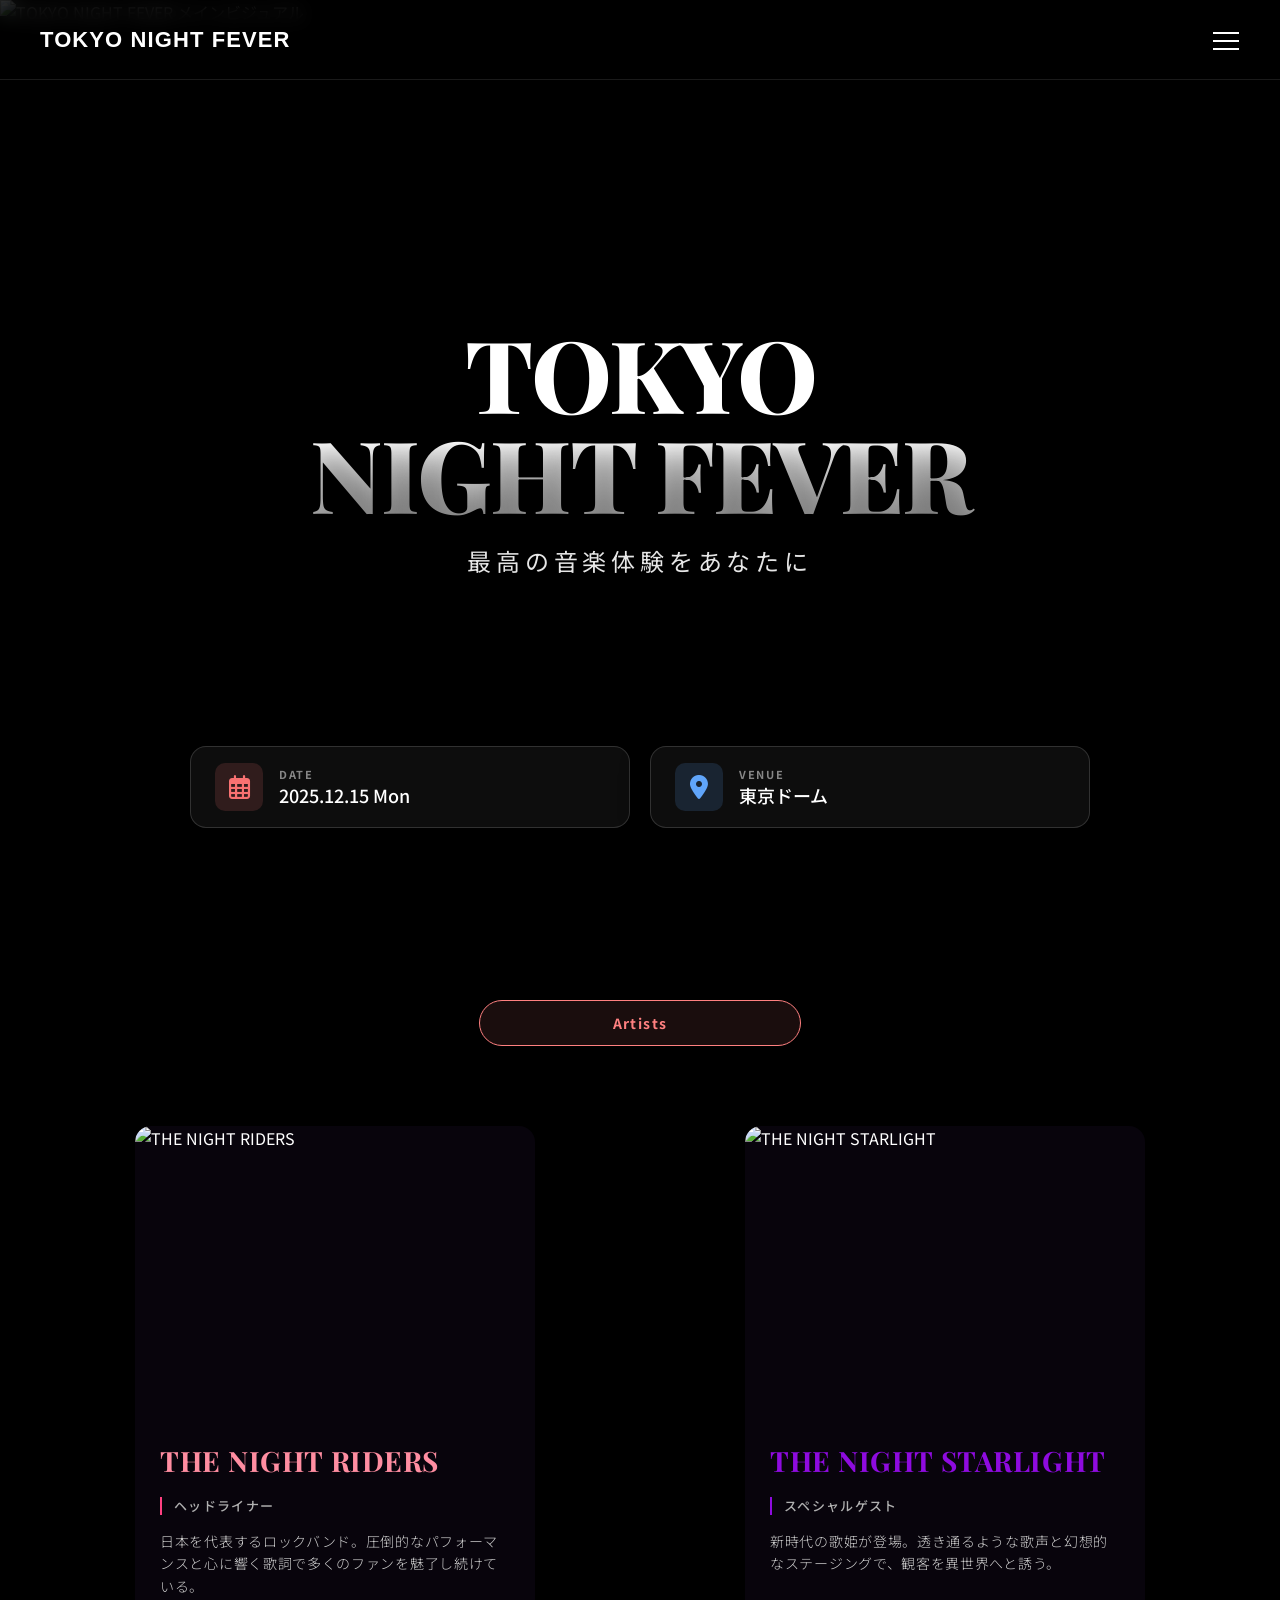
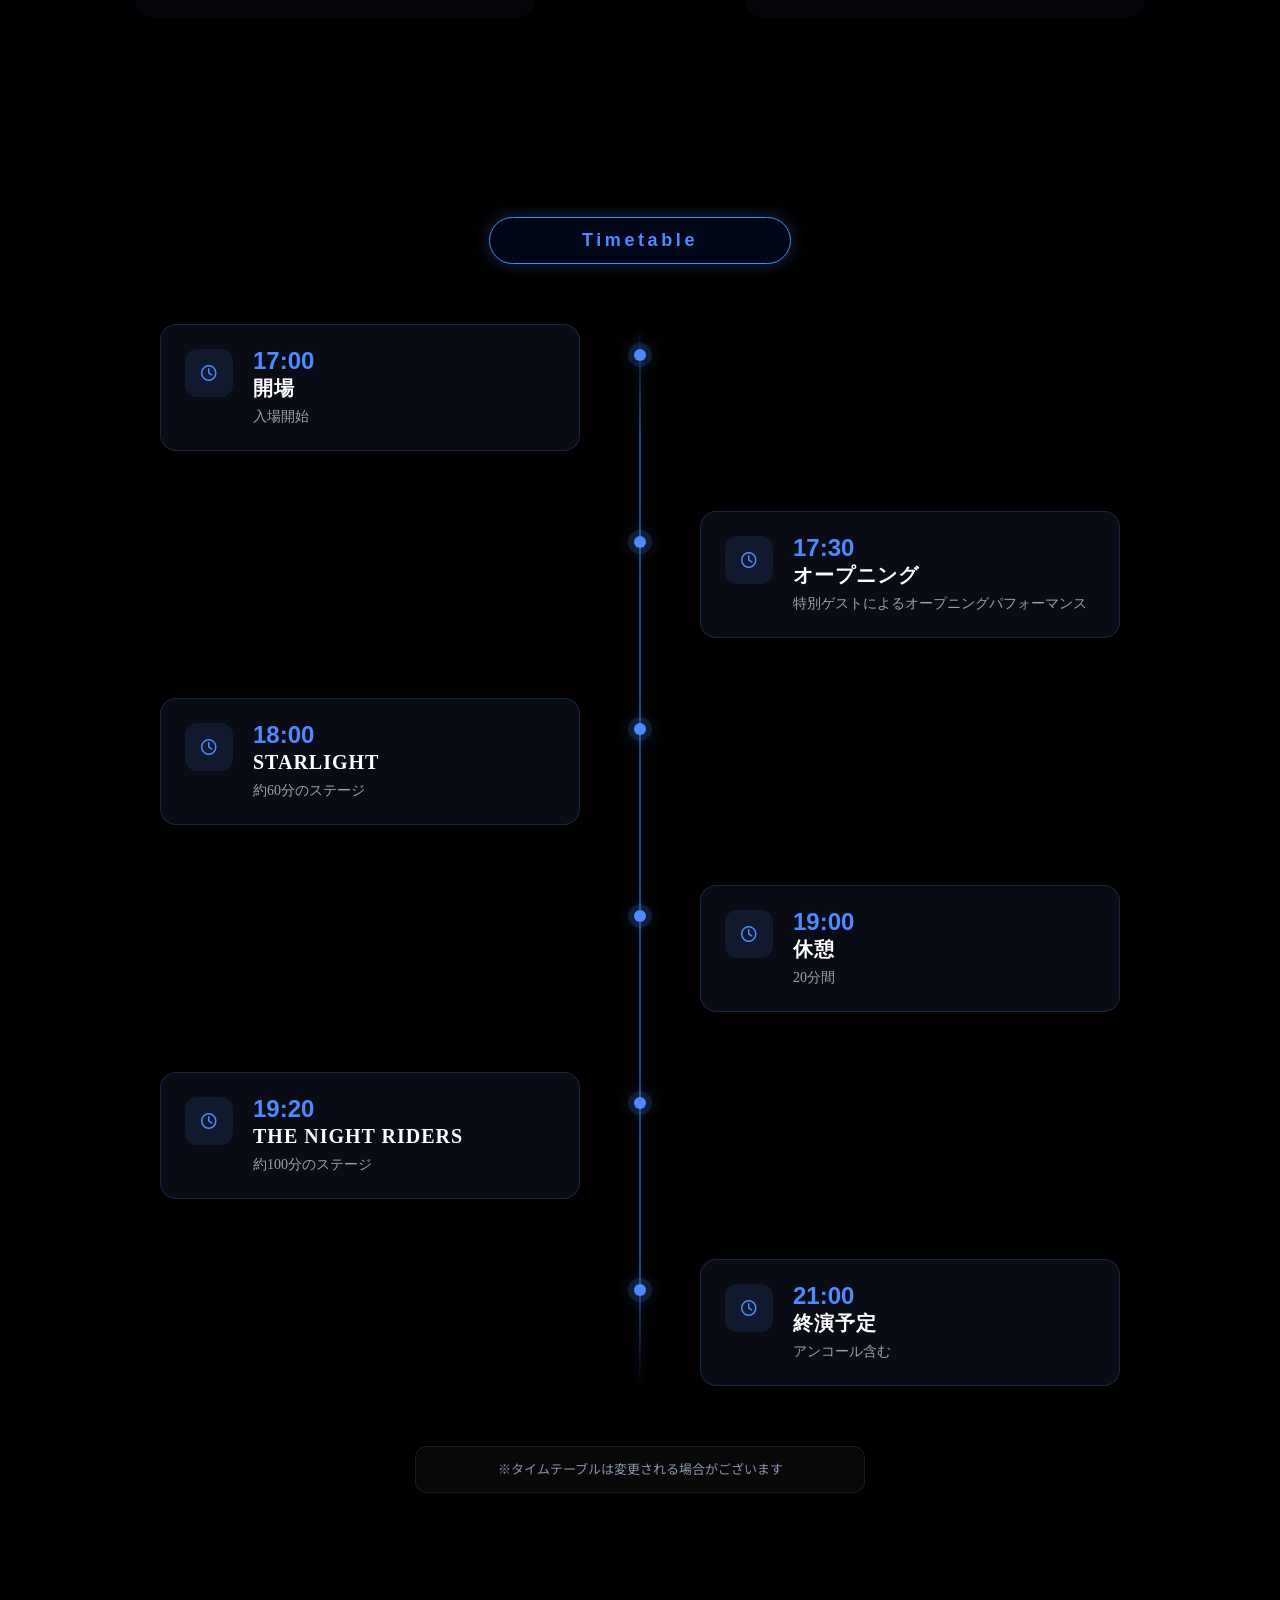
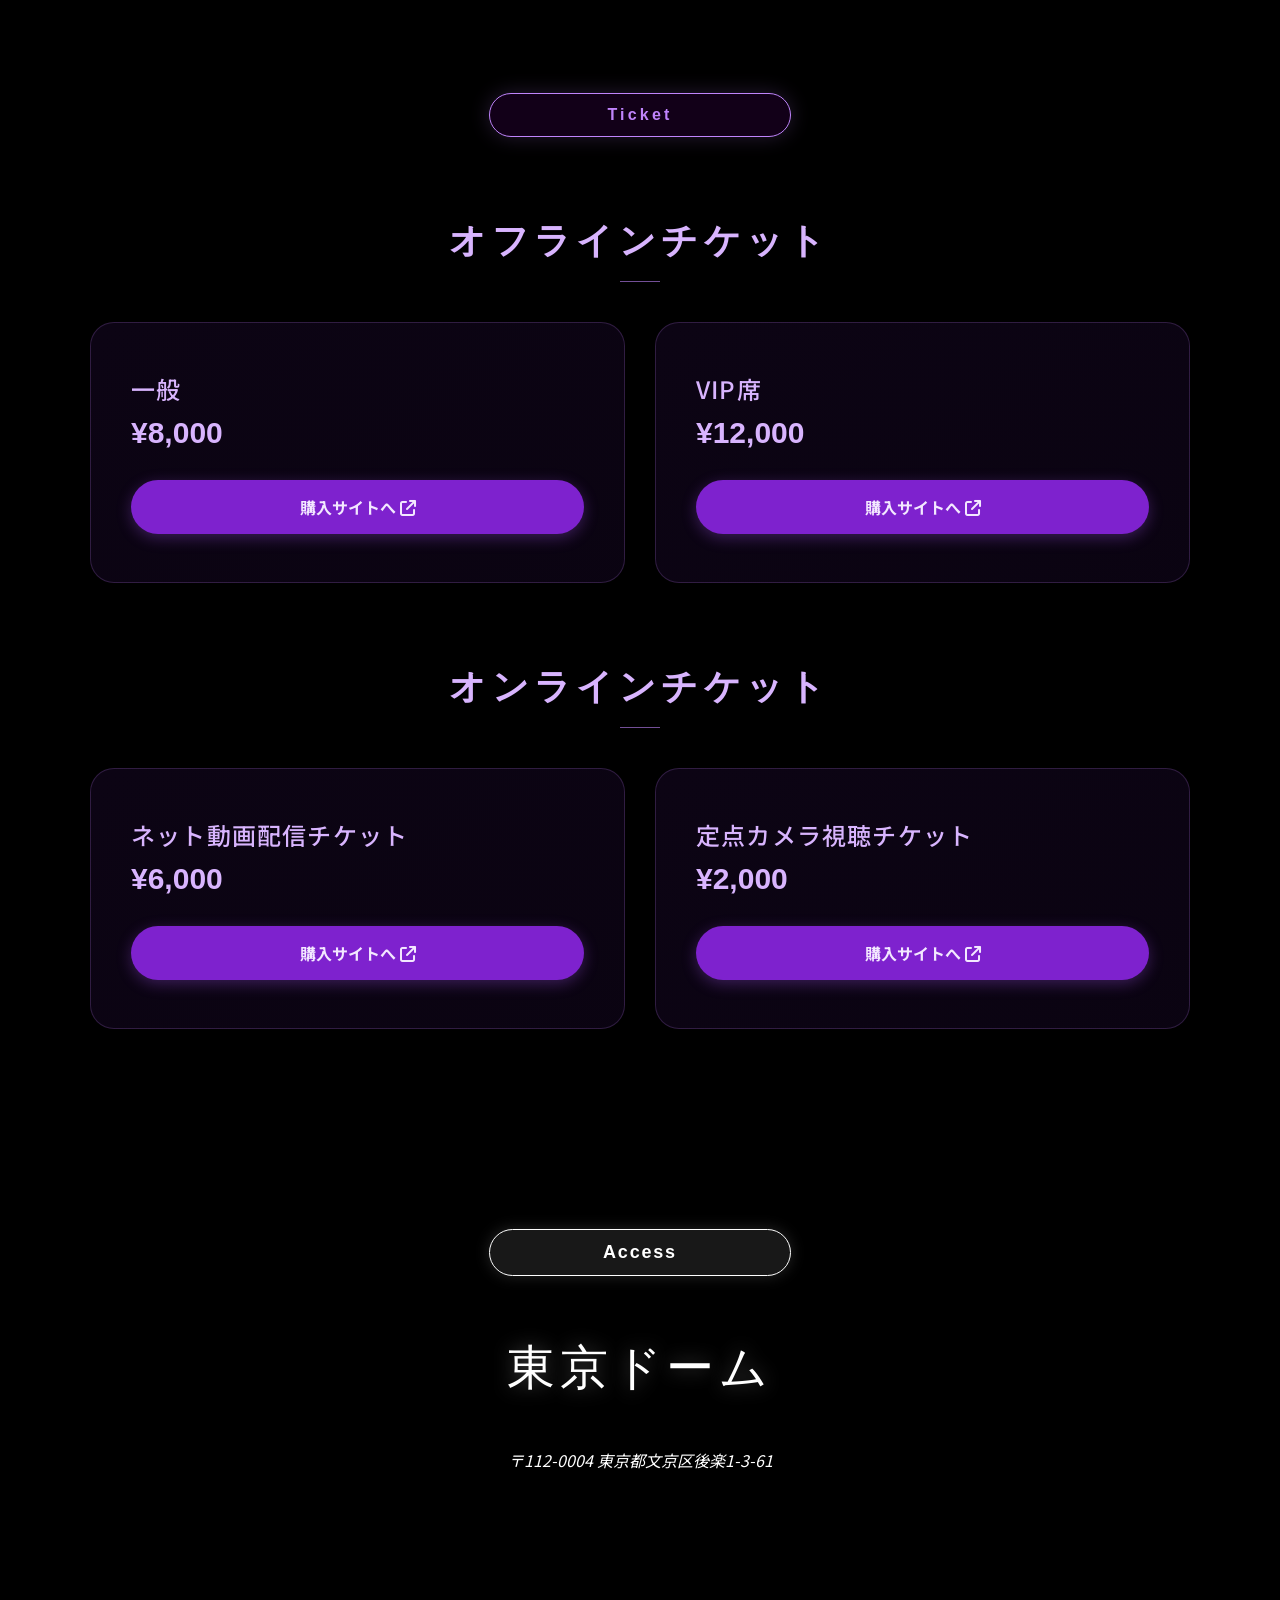
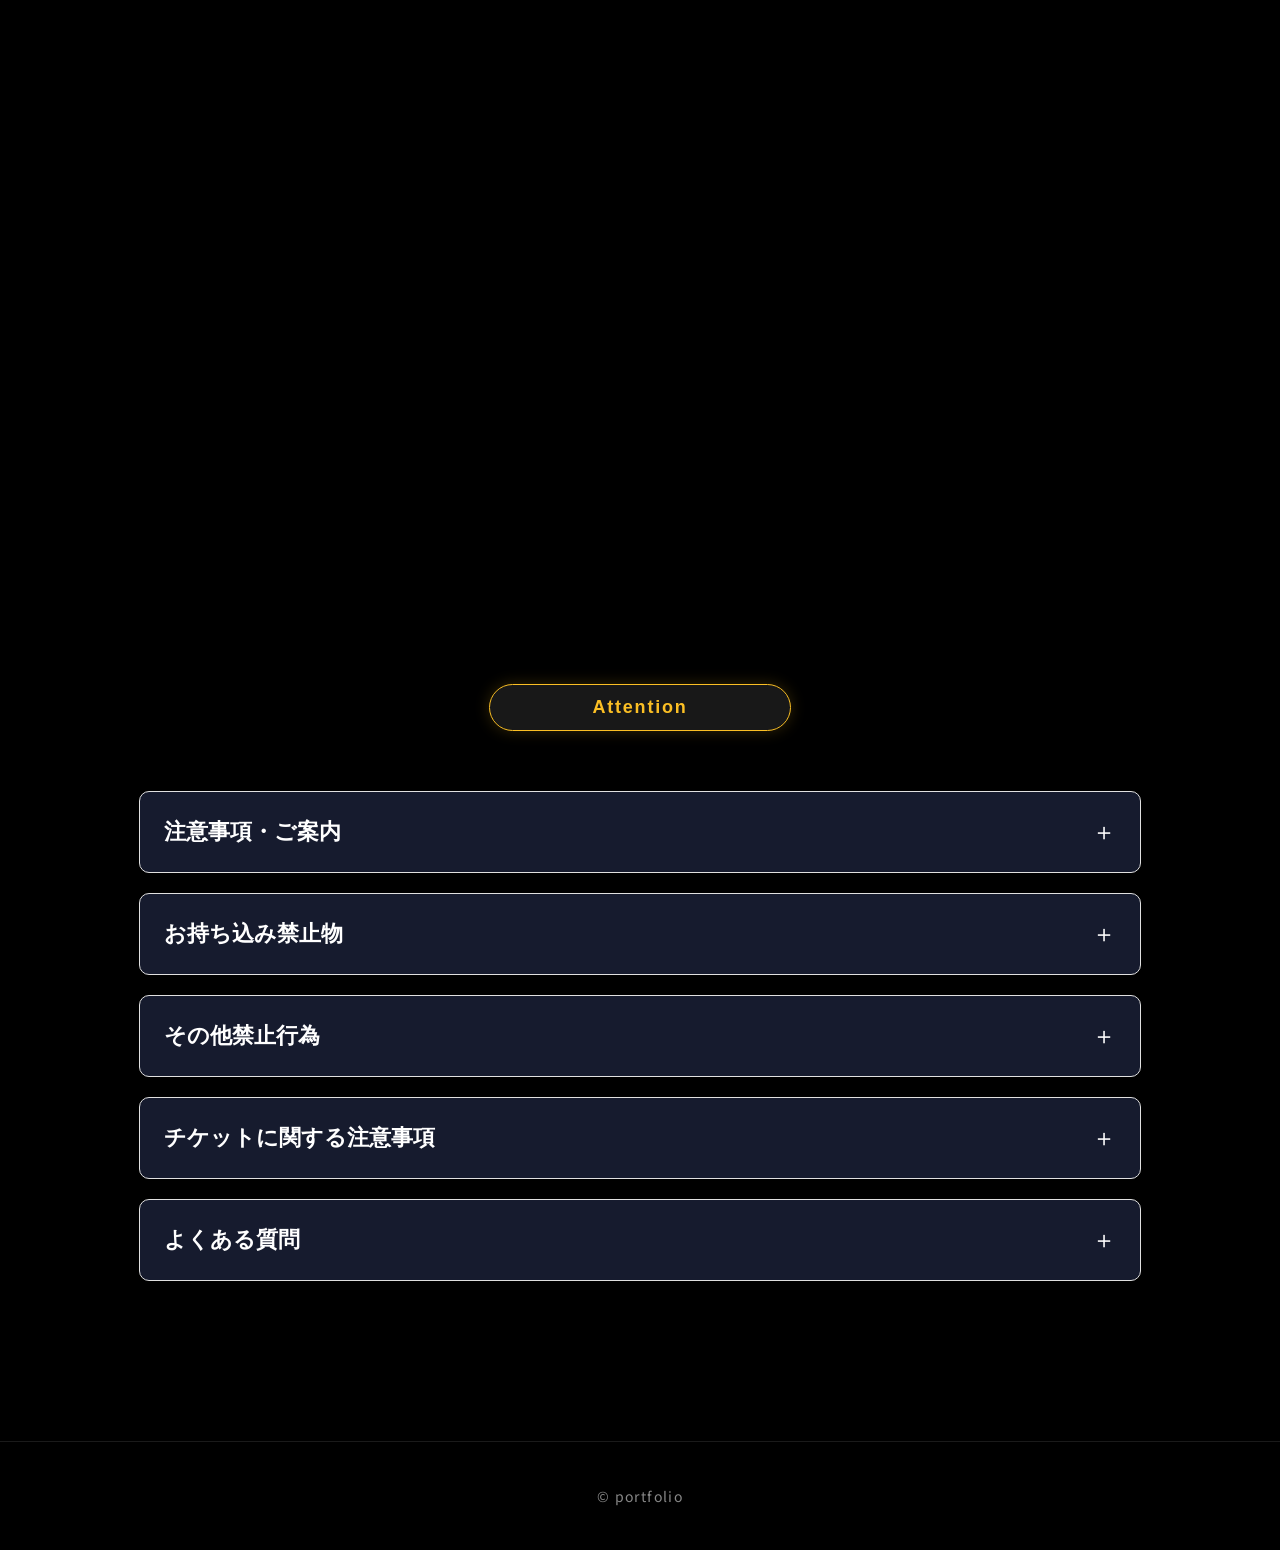
==== index.html @ b9bda7e8 "live.htmlからindex.htmlに変更しました" ====
<!DOCTYPE html>
<html lang="ja">
<head>
  <meta charset="UTF-8">
  <meta name="viewport" content="width=device-width, initial-scale=1.0">
  
  <title>TOKYO NIGHT FEVER</title>
  
  <link rel="preconnect" href="https://fonts.googleapis.com">
  <link rel="preconnect" href="https://fonts.gstatic.com" crossorigin>
  <link href="https://fonts.googleapis.com/css2?family=Playfair+Display:wght@700&family=Noto+Sans+JP:wght@300;400;500&display=swap" rel="stylesheet"> 
  <link rel="stylesheet" href="https://cdnjs.cloudflare.com/ajax/libs/font-awesome/6.4.0/css/all.min.css">
  <link rel="stylesheet" href="live.css"> 
</head>
<body>

  <header class="header">
    <div class="header-logo">TOKYO NIGHT FEVER</div>

<!--メニューボタン-->
    <button class="hamburger-overlay" aria-label="メニュー" aria-controls="overlay-menu" aria-expanded="false">
      <span class="hamburger-overlay_line"></span>
      <span class="hamburger-overlay_line"></span>
      <span class="hamburger-overlay_line"></span>
    </button>

    <nav id="overlay-menu" class="nav-overlay" aria-hidden="true">
      <div class="nav-overlay_content">
        <ul class="nav-overlay_list">
         <li class="nav-overlay_item"><a href="#top" class="nav-overlay_link">Top</a></li>
         <li class="nav-overlay_item"><a href="#artists" class="nav-overlay_link">Artists</a></li>
         <li class="nav-overlay_item"><a href="#timetable" class="nav-overlay_link">Timetable</a></li>
         <li class="nav-overlay_item"><a href="#ticket" class="nav-overlay_link">Ticket</a></li>
         <li class="nav-overlay_item"><a href="#access" class="nav-overlay_link">Access</a></li>
         <li class="nav-overlay_item"><a href="#attention" class="nav-overlay_link">Attention</a></li>
       </ul>
     </div>
   </nav>
</header>

<main>

<!--タイトル-->    
    <section id="top" class="hero-area">                         <!--loadingはページ読み込みと同時に即座に取得・表示する-->
      <img src="images/Top.png" alt="TOKYO NIGHT FEVER メインビジュアル" loading="eager">
      <div class="image-overlay"></div>
      
    <div class="hero-content">
      <h1 class="hero-title">TOKYO<br><span class="gradient-text">NIGHT FEVER</span></h1>
      <p class="hero-subtitle">最高の音楽体験をあなたに</p>
    </div>
   
<!--日付-->      
    <div class="info-cards">
      <div class="info-card">
        <div class="info-card-date_icon">
          <i class="fa-regular fa-calendar-days"></i>
        </div>
        <div class="info-card_content">
          <span class="info-card_label">DATE</span>
          <time datetime="2025-12-15" class="info-card_value">2025.12.15 Mon</time></div>
      </div>

<!--場所-->
        <div class="info-card">
            <div class="info-card-venue_icon">
            <i class="fa-solid fa-location-dot"></i>
          </div>
          <div class="info-card_content">
            <span class="info-card_label">VENUE</span>
            <span class="info-card_value">東京ドーム</span>
          </div>
        </div>
      </div> 
    </section>

<!--出演アーティスト-->
    <section id="artists" class="section-artists">
      <h2 class="artists-label">Artists</h2>
      <div class="artists-container">

        <article class="artist-card"> <div class="artist-card_image">
            <img src="images/artist1.png" alt="THE NIGHT RIDERS" loading="lazy">
          </div>
          <div class="artist-card_content">
            <h3 class="artist-name">THE NIGHT RIDERS</h3>
            <p class="artist-role">ヘッドライナー</p>
            <p class="artist-desc">日本を代表するロックバンド。圧倒的なパフォーマンスと心に響く歌詞で多くのファンを魅了し続けている。</p>
          </div>
        </article>

    <article class="artist-card">
      <div class="artist-card_image">
        <img src="images/artist2.png" alt="THE NIGHT STARLIGHT" loading="lazy">
      </div>
      <div class="artist-card_content">
        <h3 class="artist-name">THE NIGHT STARLIGHT</h3>
        <p class="artist-role">スペシャルゲスト</p>
        <p class="artist-desc">新時代の歌姫が登場。透き通るような歌声と幻想的なステージングで、観客を異世界へと誘う。</p>
      </div>
    </article>
  </div>
</section>

<!--タイムスケジュール-->
<section id="timetable" class="section-timetable">
      <div class="timetable-container">
        <h2 class="section-label timetable-label">Timetable</h2>
        
        <div class="timetable-list">
          <div class="dual-row">
            <div class="event-box">
              <div class="box-icon-area"><i class="fa-regular fa-clock" aria-hidden="true"></i>
              </div>
              <div class="box-content">
                <time class="event-time">17:00</time>
                <h3 class="event-title">開場</h3>
                <p class="event-subtitle">入場開始</p>
              </div>
            </div>
          </div>

          <div class="dual-row">
            <div class="event-box">
              <div class="box-icon-area">
                <i class="fa-regular fa-clock" aria-hidden="true"></i>
              </div>
              <div class="box-content">
                <time class="event-time">17:30</time>
                <h3 class="event-title">オープニング</h3>
                <p class="event-subtitle">特別ゲストによるオープニングパフォーマンス</p>
              </div>
            </div>
          </div> 

          <div class="dual-row">
            <div class="event-box">
              <div class="box-icon-area">
                <i class="fa-regular fa-clock" aria-hidden="true"></i>
              </div>
              <div class="box-content">
                <time class="event-time">18:00</time>
                <h3 class="event-title">STARLIGHT</h3> <p class="event-subtitle">約60分のステージ</p>
              </div>
            </div>
          </div>

          <div class="dual-row">
            <div class="event-box">
              <div class="box-icon-area">
                <i class="fa-regular fa-clock" aria-hidden="true"></i>
              </div>
              <div class="box-content">
                <time class="event-time">19:00</time>
                <h3 class="event-title">休憩</h3>
                <p class="event-subtitle">20分間</p>
              </div>
            </div>
          </div>

          <div class="dual-row">
            <div class="event-box">
              <div class="box-icon-area">
                <i class="fa-regular fa-clock" aria-hidden="true"></i>
              </div>
              <div class="box-content">
                <time class="event-time">19:20</time>
                <h3 class="event-title">THE NIGHT RIDERS</h3>
                <p class="event-subtitle">約100分のステージ</p>
              </div>
            </div>
          </div>

          <div class="dual-row">
            <div class="event-box">
              <div class="box-icon-area">
                <i class="fa-regular fa-clock" aria-hidden="true"></i>
              </div>
              <div class="box-content">
                <time class="event-time">21:00</time>
                <h3 class="event-title">終演予定</h3>
                <p class="event-subtitle">アンコール含む</p>
              </div>
            </div>
          </div>

        </div> </div> <p class="timetable-card">※タイムテーブルは変更される場合がございます</p>
    </section>

<!--チケット-->
<section id="ticket" class="section-ticket">
  <h2 class="ticket-label">Ticket</h2>

  <div class="ticket-group">
    <h3 class="ticket-category-title">オフラインチケット</h3>
    <div class="ticket-container">
      <div class="ticket-card">
        <h4 class="ticket-name">一般</h4> <div class="ticket-price">¥8,000</div><!--new↓-->
        <a href="#" class="ticket-btn">購入サイトへ <i class="fa-solid fa-arrow-up-right-from-square" aria-hidden="true"></i></a>
      </div>
      <div class="ticket-card">
        <h4 class="ticket-name">VIP席</h4>
        <div class="ticket-price">¥12,000</div>
        <a href="#" class="ticket-btn">購入サイトへ <i class="fa-solid fa-arrow-up-right-from-square" aria-hidden="true"></i></a>
      </div>
    </div>
  </div>

  <div class="ticket-group">
    <h3 class="ticket-category-title">オンラインチケット</h3>
    <div class="ticket-container">
      <div class="ticket-card">
        <h4 class="ticket-name">ネット動画配信チケット</h4>
        <div class="ticket-price">¥6,000</div>
        <a href="#" class="ticket-btn">購入サイトへ <i class="fa-solid fa-arrow-up-right-from-square" aria-hidden="true"></i></a>
      </div>
      <div class="ticket-card">
        <h4 class="ticket-name">定点カメラ視聴チケット</h4>
        <div class="ticket-price">¥2,000</div>
        <a href="#" class="ticket-btn">購入サイトへ <i class="fa-solid fa-arrow-up-right-from-square" aria-hidden="true"></i></a>
      </div>
    </div>
  </div>
</section>

<!--マップ-->
<section id="access" class="section-access">
  <h2 class="section-label access-label">Access</h2>
  <div class="access-info">
    <p class="venue-name">東京ドーム</p>
    <address class="venue-address">〒112-0004 東京都文京区後楽1-3-61</address>
  </div>
  <div class="map-container">
    <iframe src="https://www.google.com/maps/embed?pb=!1m18!1m12!1m3!1d3239.836552588336!2d139.7493163757888!3d35.705639572579315!2m3!1f0!2f0!3f0!3m2!1i1024!2i768!4f13.1!3m3!1m2!1s0x60188c4782eed4f3%3A0x5058b288249e640e!2z5p2x5Lqs44OJ44O844Og!5e0!3m2!1sja!2sjp!4v1769517165965!5m2!1sja!2sjp" width="600" height="450" style="border:0;" allowfullscreen="" loading="lazy" referrerpolicy="no-referrer-when-downgrade"></iframe>
  </div>
</section>

<!--注意事項-->
<section id="attention" class="section-attention">
  <h2 class="attention-label">Attention</h2>
  <div class="attention-content-wrapper">
    <details class="dark-accordion">
      <summary>注意事項・ご案内</summary>
      <div class="accordion-content">
        <ul>
          <li>開場時間前のご来場・開演時間後の入場はお控えください</li>
          <li>公演中の入退場は制限される場合がございます</li>
          <li>天候・交通機関の事情等により、イベントが中止または延期となる場合がございます</li>
          <li>他のお客様のご迷惑となる行為はお控えください</li>
        </ul>
      </div>
    </details>

    <details class="dark-accordion">
      <summary>お持ち込み禁止物</summary>
      <div class="accordion-content">
        <ul>
          <li>危険物（刃物類、爆発物など）</li>
          <li>大きな荷物やキャリーケース</li>
          <li>ペットボトルを含む飲食物（会場内でお買い求めください）</li>
          <li>カメラ・ビデオカメラ・録音機器</li>
        </ul>
     </div>
    </details>

    <details class="dark-accordion">
      <summary>その他禁止行為</summary>
      <div class="accordion-content">
        <ul>
          <li>会場内での録音・録画は禁止されています</li>
          <li>転売目的でのご購入は固くお断りいたします</li>
          <li>スタンディング席での過度な押し合いや危険行為</li>
          <li>公演の進行を妨げる行為</li>
        </ul>
      </div>
    </details>

    <details class="dark-accordion">
      <summary>チケットに関する注意事項</summary>
      <div class="accordion-content">
        <ul>
          <li>オンラインチケットは先着順での販売となります</li>
          <li>購入後のキャンセル・変更はできません</li>
          <li>入場時には購入時の本人確認書類が必要です</li>
          <li>未就学児の入場はご遠慮ください</li>
        </ul>
      </div>
    </details>

    <details class="dark-accordion">
      <summary>よくある質問</summary>
      <div class="accordion-content faq-list">
        <div class="faq-item">
          <p class="faq-q">Q. 再入場はできますか？</p>
          <p class="faq-a">A. 原則として再入場は固くお断りしております。</p>
        </div>
        <div class="faq-item">
          <p class="faq-q">Q. クロークはありますか？</p>
          <p class="faq-a">A. 会場内にクロークはございません。駅等のロッカーをご利用ください。</p>
        </div>
      </div>
    </details>
  </div>
</section>

</main>
  
<footer class="footer">
  <p>&copy; portfolio</p>
</footer>
  
  <script src="live.js"></script> 
</body>
</html>
---- live.css ----
:root {
  --color-bg-primary: #000000;
  --color-text-main: #FFFFFF;
  --color-accent: #4a90e2;
  --header-bg: rgba(0,0,0, 0.8);

  --z-index-header: 1000;
  --z-index-nav-overlay: 900;
  --z-index-interactive: 1001;

  --transition-default: 0.6s cubic-bezier(0.22, 1, 0.36, 1);
}

/* ページ内リンクの移動を滑らかにする */
html {
  scroll-behavior: smooth;
}

body {
  margin: 0;
  padding: 0;
  background-color: var(--color-bg-primary);
  font-family: 'Noto Sans JP', sans-serif;
  color: var(--color-text-main);
  overflow-x: hidden;
}

/* ヘッダー */
.header {
  position: fixed;
  top: 0;
  left: 0;
  width: 100%;
  height: 80px;
  background-color: var(--header-bg);
  backdrop-filter: blur(10px);
  -webkit-backdrop-filter: blur(10px);
  display: flex;
  justify-content: space-between;
  align-items: center;
  padding: 0 40px;
  box-sizing: border-box;
  z-index: var(--z-index-header);
  border-bottom: 1px solid rgba(255, 255, 255, 0.1);
}

/* ヘッダーのテキストロゴ */
.header-logo {
color: var(--color-text-main);
  font-size: 22px;
  margin: 0;
  font-family: 'Inter', sans-serif;
  font-weight: 700;
  letter-spacing: 0.05em;
  text-transform: uppercase;
  z-index: var(--z-index-interactive);
}

/* ハンバーガーボタン */
.hamburger-overlay {
  position: relative;
  z-index: var(--z-index-interactive);
  width: 48px;
  height: 48px;
  border: none;
  background: transparent;
  cursor: pointer;
  margin-right: -10px;
  transition: opacity 0.3s ease;
}

/* フォーカス時のアクセシビリティ対応 */
.hamburger-overlay:focus-visible {
  outline: 2px solid var(--color-accent);
  outline-offset: 2px;
}

.hamburger-overlay_line {
  position: absolute;
  left: 11px;
  width: 26px;
  height: 2px;
  background-color: var(--color-text-main);/*new*/
  transition: var(--transition-default);/*new*/
}

.hamburger-overlay_line:nth-of-type(1) { top: 16px; }
.hamburger-overlay_line:nth-of-type(2) { top: 24px; }
.hamburger-overlay_line:nth-of-type(3) { top: 32px; }

.hamburger-overlay.active .hamburger-overlay_line:nth-of-type(1) {
  transform: translateY(8px) rotate(-45deg);
}
.hamburger-overlay.active .hamburger-overlay_line:nth-of-type(2) {
  opacity: 0;
  transform: translateX(-10px);
}
.hamburger-overlay.active .hamburger-overlay_line:nth-of-type(3) {
  transform: translateY(-8px) rotate(45deg);
}

/*  ハンバーガーボタンを押すと現れる全画面メニュー  */
.nav-overlay {
  position: fixed;
  top: 0;
  left: 0;
  width: 100%;
  height: 100vh;
  background-color: rgba(0, 0, 0, 0.95);
  visibility: hidden;
  opacity: 0;
  transition: opacity var(--transition-default), visibility var(--transition-default);
  z-index: var(--z-index-nav-overlay);
}

.nav-overlay.active {
  visibility: visible;
  opacity: 1;
}

.nav-overlay_content {
  display: flex;
  justify-content: center;
  align-items: center;
  height: 100%;
}

.nav-overlay_list {
  list-style: none;
  margin: 0;
  padding: 0;
  text-align: center;
}

.nav-overlay_item {
  opacity: 0;
  transform: translateY(30px);
  transition: transform var(--transition-default), opacity var(--transition-default);/*new*/
  margin-bottom: 20px;/*new*/
}

.nav-overlay.active .nav-overlay_item {
  opacity: 1;
  transform: translateY(0);
}

/*メニューを開いた時の文字の遅延*/
.nav-overlay.active .nav-overlay_item:nth-child(1) { transition-delay: 0.1s; }
.nav-overlay.active .nav-overlay_item:nth-child(2) { transition-delay: 0.15s; }
.nav-overlay.active .nav-overlay_item:nth-child(3) { transition-delay: 0.2s; }
.nav-overlay.active .nav-overlay_item:nth-child(4) { transition-delay: 0.25s; }
.nav-overlay.active .nav-overlay_item:nth-child(5) { transition-delay: 0.3s; }
.nav-overlay.active .nav-overlay_item:nth-child(6) { transition-delay: 0.35s; }

/* メニュー内のリンク文字のデザイン */
.nav-overlay_link {
  display: inline-block;
  padding: 10px 20px;
  color: var(--color-text-main);
  font-size: clamp(24px, 5vw, 40px);
  text-decoration: none;
  font-family: 'Playfair Display', serif;
  font-weight: 700;
  transition: 0.3s ease, letter-spacing 0.3s ease;
}

.nav-overlay_link:hover {
  color: var(--color-accent);
  letter-spacing: 0.1em; /* マウスカーソルで文字に合わせたら少し文字間が広がる演出 */
}

/* メインビジュアル */
main {
  width: 100%;
  position: relative;
}

.hero-area {
  position: relative;
  width: 100%;
  height: 100vh;
  height: 100svh;
  overflow: hidden;
  background-color: var(--color-bg-primary);
}

.hero-area img {
  width: 100%;
  height: 100%;
  object-fit: cover;
  display: block;
  aspect-ratio: 16 / 9;
}

.image-overlay {
  position: absolute;
  inset: 0; 
  z-index: 10; 
  background: linear-gradient(
    to bottom,
    rgba(0, 0, 0, 0) 0%,           
    rgba(0, 0, 0, 0.6) 40%,
    rgba(0, 0, 0, 0.7) 80%,       
    var(--color-bg-primary) 100%
  );
  pointer-events: none;
}



.hero-content {
  position: absolute;
  top: 50%;
  left: 50%;
  transform: translate(-50%, -50%);
  width: 100%;
  max-width: 1200px;
  padding: 0 20px;
  text-align: center;
  z-index: 20;
}

/* タイトル */
.hero-title {
  margin: 0 0 20px 0;
  font-size: clamp(48px, 12vw, 100px);
  color: var(--color-text-main);
  font-family: 'Playfair Display', serif;
  font-weight: 800;
  line-height: 1;
  letter-spacing: -0.02em;
  text-shadow: 0 10px 30px rgba(0, 0, 0, 0.5);
}

.gradient-text {
  display: block; /* 改行をCSSで制御 */
  background:linear-gradient(
    to bottom,
    #ffffff 20%,
    rgba(255, 255, 255, 0.6) 100%
  );
  -webkit-background-clip: text;
  background-clip: text; 
  -webkit-text-fill-color: transparent;
  filter: drop-shadow(0 5px 15px rgba(0, 0, 0, 0.3));
}

.hero-subtitle {
  margin: 0;
  font-size: clamp(16px, 3vw, 24px);
  color: rgba(255, 255, 255, 0.9);
  font-family: 'Noto Sans JP', sans-serif;
  font-weight: 400;
  letter-spacing: 0.2em;
  text-transform: uppercase;
  animation: heroFadeUp 1.2s ease-out forwards;
}

/* ページを開いた時にふわっと文字が浮かぶ */
@keyframes heroFadeUp {
  from {
    opacity: 0;
    transform: translateY(20px);
  }
  to {
    opacity: 1;
    transform: translateY(0);
  }
}

/* インフォメーションカード */
.info-cards {
  position: absolute;
  bottom: 8%;
  left: 50%;
  transform: translateX(-50%);
  display: flex;
  justify-content: center;
  gap: 20px;
  width: 90%;
  max-width: 900px;
  z-index: 20;
}

.info-card {
  display: flex;
  align-items: center;
  gap: 16px;
  background: rgba(255, 255, 255, 0.05);
  border: 1px solid rgba(255, 255, 255, 0.15);
  border-radius: 16px;
  padding: 16px 24px;
  backdrop-filter: blur(12px);
  -webkit-backdrop-filter: blur(12px);
  flex: 1;
  box-shadow: 0 10px 30px rgba(0, 0, 0, 0.4);
  transition: transform 0.3s ease, border-color 0.3s ease;/*new*/
}


/* アイコンの共通スタイル */
.info-card-date_icon,
.info-card-venue_icon {
  font-size: 24px;
  border-radius: 10px;
  width: 48px;
  height: 48px;
  flex-shrink: 0;
  display: flex;
  justify-content: center;
  align-items: center;
  margin-right: 0;
}

/* 個別カラーの適用 */
.info-card-date_icon {
  color: #f87171;
  background-color: rgba(248, 113, 113, 0.15);
}


.info-card-venue_icon {
  color: #60a5fa;
  background-color: rgba(96, 165, 250, 0.15);
}

.info-card_content {
  display: flex;
  flex-direction: column;
  line-height: 1.2;
}

.info-card_label {
  color: rgba(255, 255, 255, 0.5); 
  font-size: 11px;
  font-weight: 700;
  letter-spacing: 0.15em;
  text-transform: uppercase;
  margin-bottom: 4px;
}

.info-card_value {
  color: var(--color-text-main);
  font-size: 18px;
  font-weight: 500;
  white-space: nowrap;
}

/* Artistsセクション */
.section-artists {
  background-color: var(--color-bg-primary);
  padding: 100px 20px;
}

/* 共通ラベルスタイル */
.artists-label {
  display: block;
  width: fit-content;
  min-width: 240px;
  margin: 0 auto 80px;
  padding: 12px 40px;
  background: rgba(255, 128, 128, 0.1);
  border: 1px solid #FF8080;
  border-radius: 50px;
  color: #FF8080;
  font-size: 14px;
  font-weight: 700;
  letter-spacing: 0.1em;
  text-align: center;
}

.artists-container {
  display: flex;         
  justify-content: center; 
  gap: 20px;              
  flex-wrap: wrap;        
  max-width: 1200px;
  margin: 0 auto;
}

.artist-card {
  width: 100%;
  max-width: 400px; 
  margin: 0 auto ; 
  background-color: rgba(20, 10, 30, 0.4);
  border-radius: 16px;
  overflow: hidden;
  min-height: 400px;
}



/* 画像エリアの設定 */
.artist-card_image { 
  width: 100%;
  overflow: hidden;
  height:300px;
}

.artist-card_image img {
  width: 100%;
  height: 100%;
  object-fit: cover;
  transition: transform 0.6s ease;
}

/* Artistsセクション */
.artist-card_content { 
  padding: 20px 25px;
  text-align: left;
  box-sizing: border-box;
}

/* 共通のアーティスト名スタイル */
.artist-name { 
  font-family: 'Playfair Display', serif;
  color: #ff8da1; 
  font-size: 28px;
  margin: 0 0 15px 0;
  letter-spacing: 0.02em;
  line-height: 1.1;
  text-transform: uppercase;
}

/* 共通の役割スタイル */
.artist-role { 
  color: #b0b0b0;
  font-size: 13px;
  margin: 0 0 15px 0; 
  padding-left: 12px;
  border-left: 2px solid #ff4081; 
  line-height: 1.4;
  font-weight: 500;
  display: inline-block;
  letter-spacing: 0.1em; 
}

/* 2番目のカードの名前の色を変更 */
.artist-card:nth-child(2) .artist-name { 
  color: #8e0bdf; 
}

/* 2番目のカードのアクセント線の色を変更 */
.artist-card:nth-child(2) .artist-role { 
  border-left-color: #8e0bdf;
}

.artist-desc {
  color: #cccccc;
  font-size: 14px;
  line-height: 1.6;
  margin: 0;
  font-weight: 300;
  letter-spacing: 0.05em;
}

/* Timetableセクション */

.section-timetable {
  background-color: #000; 
  padding: 100px 20px; 
  position: relative;
  overflow: hidden;
}

.timetable-label {
  width: 100%;
  max-width: 300px;
  height: auto;
  padding: 12px 0;
  margin: 0 auto 60px;
  display: flex;
  justify-content: center;
  align-items: center;
  background-color: rgba(0, 10, 40, 0.6);
  border: 1px solid #4D8AFF;
  border-radius: 50px;
  font-family: 'Inter', sans-serif;
  font-size: 18px;
  font-weight: 600;
  letter-spacing: 0.2em;
  color: #4D8AFF;
  position: relative;
  z-index: 2;
  box-shadow: 0 0 15px rgba(77, 138, 255, 0.3);
}

.event-title {
  margin: 0;
  font-size: 20px;
  color: #FFFFFF;
  font-family: "Shippori Mincho", "Hiragino Mincho ProN", serif;
  font-weight: 600;
  letter-spacing: 0.05em;
  line-height: 1.4;
}

.event-subtitle {
  margin: 6px 0 0 0;
  font-size: 14px;
  color: #9CA3AF;
  font-family: "Shippori Mincho", "Hiragino Mincho ProN", serif; /* new: フォント指定を統一 */
  font-weight: 400;
}

.timetable-list {
  width: 100%;
  max-width: 1000px;
  margin: 0 auto;
  position: relative;
  padding: 0 20px;
  box-sizing: border-box;
}

.timetable-list::before {
  content: "";
  position: absolute;
  top: 0;
  bottom: 0;
  left: 50%;
  width: 1px;
  background: linear-gradient(
    to bottom,
    rgba(77, 138, 255, 0) 0%,
    #4D8AFF 10%,
    #4D8AFF 90%,
    rgba(77, 138, 255, 0) 100%
  );
  transform: translateX(-50%);
  box-shadow: 0 0 8px rgba(77, 138, 255, 0.4);
  z-index: 0;
}

.dual-row {
  display: flex;
  width: 50%;
  box-sizing: border-box;
  margin-bottom: 60px; 
  position: relative;
}

/* 奇数番目（左側） */
.dual-row:nth-child(odd) {
  margin-right: auto;
  justify-content: flex-end;
  padding-right: 60px;
  text-align: left;
}

/* 左側のボックスでは、中身を右寄せにして中央線に沿わせる */
.dual-row:nth-child(odd) .box-content {
  align-items: flex-end;
  text-align: left;
}

/* 偶数番目（右側） */
.dual-row:nth-child(even) {
  margin-left: auto;
  justify-content: flex-start;
  padding-left: 60px;
  text-align: left;
}

/* 線の上の光るドット */
.dual-row::after {
  content: "";
  position: absolute;
  top: 25px; 
  width: 12px;
  height: 12px;
  border-radius: 50%;
  background-color: #4D8AFF;
  box-shadow:
    0 0 0 6px rgba(77, 138, 255, 0.15),
    0 0 20px rgba(77, 138, 255, 0.6),
    0 0 60px rgba(77, 138, 255, 0.3),
    0 0 100px rgba(77, 138, 255, 0.2);
  z-index: 5;
}

/* 奇数番目（左側）のドット位置 */
.dual-row:nth-child(odd)::after {
  right: -6px; 
}

/* 偶数番目（右側）のドット位置 */
.dual-row:nth-child(even)::after {
  left: -6px;
}

/* 各イベントのボックス */
.event-box {
  width: 100%;
  max-width: 500px;
  background-color: rgba(11, 15, 25, 0.85);
  border: 1px solid rgba(77, 138, 255, 0.2);
  border-radius: 16px;
  padding: 24px;
  display: flex;
  align-items: flex-start;
  gap: 20px;
  position: relative;
  box-sizing: border-box;
  backdrop-filter: blur(10px);
}

/* ボックス内のパーツ */
.box-icon-area {
  width: 48px;
  height: 48px;
  min-width: 48px;
  background-color: rgba(77, 138, 255, 0.1);
  border-radius: 12px;
  display: flex;
  justify-content: center;
  align-items: center;
  color: #4D8AFF;
}

/* 箱の中の時間 */
.event-time {
  font-family: 'Inter', sans-serif;
  font-size: 24px;
  font-weight: 700;
  color: #4D8AFF;
  margin-bottom: 4px;
  line-height: 1;
}

.timetable-card {
  width: 90%;
  max-width: 450px;
  margin: 60px auto 0;
  background-color: rgba(255, 255, 255, 0.03); 
  border: 1px solid rgba(255, 255, 255, 0.08); 
  border-radius: 12px;
  padding: 12px 20px;
  box-sizing: border-box;
  color: #8892b0;
  font-size: 13px;
  text-align: center;
  line-height: 1.6;
}

.ticket-label {
  width: 100%;
  max-width: 300px;
  height: auto;
  padding: 12px 0;
  margin: 0 auto 80px;
  border-radius: 50px;
  display: flex;
  justify-content: center;
  align-items: center;
  font-family: 'Inter', sans-serif;
  font-size: 16px;
  font-weight: 700;
  letter-spacing: 0.2em;
  position: relative;
  z-index: 2;
  background-color: rgba(30, 0, 40, 0.6);
  border: 1px solid #c084fc;
  color: #c084fc;
  box-shadow: 0 0 20px rgba(192, 132, 252, 0.2);
}

/* Ticketセクション */
.section-ticket {
  background-color: var(--color-bg-primary);
  padding: 100px 20px;
  text-align: center;
}

.ticket-category-title {
  color: #d8b4fe;
  font-family: "Shippori Mincho", serif;
  font-size: clamp(28px, 5vw, 36px);
  margin: 80px 0 40px;
  letter-spacing: 0.15em;
  position: relative;
}

/* タイトルの下に短い線 */
.ticket-category-title::after {
  content: "";
  display: block;
  width: 40px;
  height: 1px;
  background: #c084fc;
  margin: 15px auto 0;
  opacity: 0.6;
}

.ticket-container {
  display: flex;
  justify-content: center;
  gap: 30px;
  max-width: 1100px;
  margin: 0 auto;
  flex-wrap: wrap;
}

.ticket-card {
  flex: 1;
  min-width: 320px;
  background: linear-gradient(145deg, rgba(30, 10, 50, 0.4), rgba(15, 5, 25, 0.7));
  border: 1px solid rgba(192, 132, 252, 0.2);
  border-radius: 24px;
  padding: 48px 40px;
  text-align: left;
  box-sizing: border-box;
  display: flex;
  flex-direction: column;
  justify-content: space-between;
  backdrop-filter: blur(10px);
}

.ticket-name {
  color: #d8b4fe;
  font-size: 24px;
  margin: 0 0 10px 0;
  font-weight: 500;
  letter-spacing: 0.05em;
}

.ticket-price {
  color: #d8b4fe;
  font-size: 30px;
  font-weight: bold;
  font-family: 'Inter', sans-serif;
  margin-bottom: 30px;
}

.ticket-btn {
  display: block;
  width: 100%;
  background-color: #7e22ce;
  color: #f3e8ff;
  text-decoration: none;
  padding: 15px 0;
  border-radius: 50px;
  text-align: center;
  font-weight: bold;
  transition: all 0.3s ease;
  box-shadow: 0 4px 15px rgba(168, 85, 247, 0.3);
}

.icon-arrow {
  font-size: 14px;
  margin-left: 5px;
}

/* Accessセクション */
.section-access {
  background-color: var(--color-bg-primary);
  padding: 100px 20px;
  text-align: center;
  color: #fff;
}

/* ACCESSラベルのデザイン */
.access-label {
  width: 100%;
  max-width: 300px;
  height: auto;
  padding: 12px 0;
  margin: 0 auto 60px;
  border-radius: 50px;
  display: flex;
  justify-content: center;
  align-items: center;
  font-family: 'Inter', sans-serif;
  font-size: 18px;
  font-weight: bold;
  letter-spacing: 0.1em;
  position: relative;
  z-index: 2;
  background-color: rgba(40, 40, 40, 0.6);
  border: 1px solid #fff;
  color: #fff;
  box-shadow: 0 0 15px rgba(255, 255, 255, 0.15); /* new: 他のラベルと同様に微かな光（影）を追加し、統一感を持たせる */
}

/* 東京ドームの文字デザイン */
.venue-name {
  font-family: "Shippori Mincho", serif;
  font-size: 48px;
  letter-spacing: 0.1em;
  font-weight: 500;
  text-shadow: 0 0 20px rgba(255, 255, 255, 0.3);
}

.map-container {
  margin-top: 50px;
  position: relative;
  width: 100%;
  max-width: 1000px;
  margin-left: auto;
  margin-right: auto;
  border-radius: 20px;
  overflow: hidden;
  aspect-ratio: 16 / 9;
}

.map-container iframe {
  position: absolute;
  top: 0;
  left: 0;
  width: 100%;
  height: 100%;
  display: block;
}

.section-attention {
  background-color: var(--color-bg-primary);
  padding: 100px 20px;
  text-align: center;
  color: #fff;
}

.attention-label {
  width: 100%;
  max-width: 300px;
  height: auto;
  padding: 12px 0;
  margin: 0 auto 60px;
  border-radius: 50px;
  display: flex;
  justify-content: center;
  align-items: center;
  font-family: 'Inter', sans-serif;
  font-size: 18px;
  font-weight: bold;
  letter-spacing: 0.1em;
  position: relative;
  z-index: 2;
  background-color: rgba(40, 40, 40, 0.6);
  border: 1px solid #FBBF24;
  color: #FBBF24;
  box-shadow: 0 0 15px rgba(251, 191, 36, 0.2);
}

/* 外枠（箱）のデザイン */
.dark-accordion {
  background-color: #161b2e;
  color: #ffffff;
  border: 1px solid #E0E0E0;
  border-radius: 10px;
  max-width: 1000px;
  font-family: "Shippori Mincho", serif;
  margin: 0 auto 20px auto;
  text-align: left;
  transition: border-color 0.3s ease, box-shadow 0.3s ease;
}

.dark-accordion summary {
  display: flex;
  justify-content: space-between;
  align-items: center;
  padding: 24px;
  font-size: 22px;
  font-weight: bold;
  cursor: pointer;
  list-style: none;
  outline: none;
  user-select: none;
  transition: background-color 0.3s ease;
  border-radius: 10px;
}


.dark-accordion summary::-webkit-details-marker {
  display: none;
}

/* 「＋/－」アイコン */
.dark-accordion summary::after {
  content: "＋";
  font-size: 24px;
  font-weight: lighter;
  margin-left: 10px;
  transition: transform 0.3s ease;
}

.dark-accordion[open] summary::after {
  content: "－";
  transform: rotate(180deg);
}

.accordion-content {
  padding: 0 20px 20px 20px;
  border-top: 1px solid transparent;
  font-size: 18px;
  line-height: 1.8;
  color: #d0d0d0;
  animation: fadeInDown 0.4s ease-out forwards;
}

@keyframes fadeInDown {
  from {
    opacity: 0;
    transform: translateY(-10px);
  }
  to {
    opacity: 1;
    transform: translateY(0);
  }
}

.accordion-content ul {
  margin: 0;
  padding-left: 20px;
}

.accordion-content li {
  margin-bottom: 10px;
}

/* フッター */
.footer {
  text-align: center;
  padding: 30px 0;
  margin-top: 40px;
  color: #888;
  font-size: 14px;
  letter-spacing: 0.1em;
  border-top: 1px solid rgba(255, 255, 255, 0.1);
}

/* スマホ用レスポンシブデザイン (Media Queries) */
@media (max-width: 767px) {
  
  .header {
    padding: 0 20px;
    height: 80px;
  }

  .hero-title {
    top: 42%;
    font-size: clamp(40px, 10vw, 70px);
    transform: translateY(-20px);
  }

  .hero-subtitle {
    top: 65%; 
    font-size: clamp(20px, 4vw, 36px);
    
  }

  .info-cards {
    bottom: 5%;
    flex-direction: column;
    width: 95%;
    gap: 15px;
  }

  .info-card {
    padding: 10px 15px;
    flex: 1 1 calc(50% - 15px);
    min-width: 130px; 
  }
  
  .info-card_icon { font-size: 28px; }
  .info-card_value { font-size: 16px; }

  .artists-title {
    font-size: 40px;
  }

  .artist-name {
    font-size: 30px;
  }

  .timetable-list::before {
    left: 20px;
    transform: none;
  }

  .dual-row,
  .dual-row:nth-child(odd),
  .dual-row:nth-child(even) {
    width: 100%;
    justify-content: flex-start;
    margin: 0 0 30px 0;
    padding-left: 50px;
    padding-right: 0;
    text-align: left;
  }

  .dual-row:nth-child(odd) .box-content {
    align-items: flex-start;
    text-align: left;
  }

  /* 光るドットの位置調整 */
  .dual-row::after,
  .dual-row:nth-child(odd)::after,
  .dual-row:nth-child(even)::after {
    left: 1px; 
    right: auto;
    transform: translateX(-50%);
  }

  .event-box {
    width: 100%;
    padding: 20px 15px;
  }

  .event-subtitle {
    font-size: 13px;
    letter-spacing: 0.03em;
    line-height: 1.5;
  }

  .timetable-card {
    font-size: 11px;
    letter-spacing: 0.03em;
    line-height: 1.5;
    width: 95%;
  }
  
  /* Ticketセクション */
  .ticket-category-title {
    font-size: clamp(28px, 6vw, 34px);
    margin: 40px 0 20px;
  }

  .ticket-container {
    flex-direction: column;
    gap: 20px;
  }

  .ticket-card {
    width: 100%;
    min-width: auto;
    padding: 30px 20px;
  }

  .ticket-name {
    font-size: 22px;
  }

  .ticket-price {
    font-size: 32px;
  }

  .venue-name {
    font-size: 32px;
  }

  .dark-accordion summary {
    font-size: 18px;
    padding: 20px 15px;
  }

  .accordion-content {
    font-size: 15px;
    padding: 0 15px 20px 15px;
  }

}
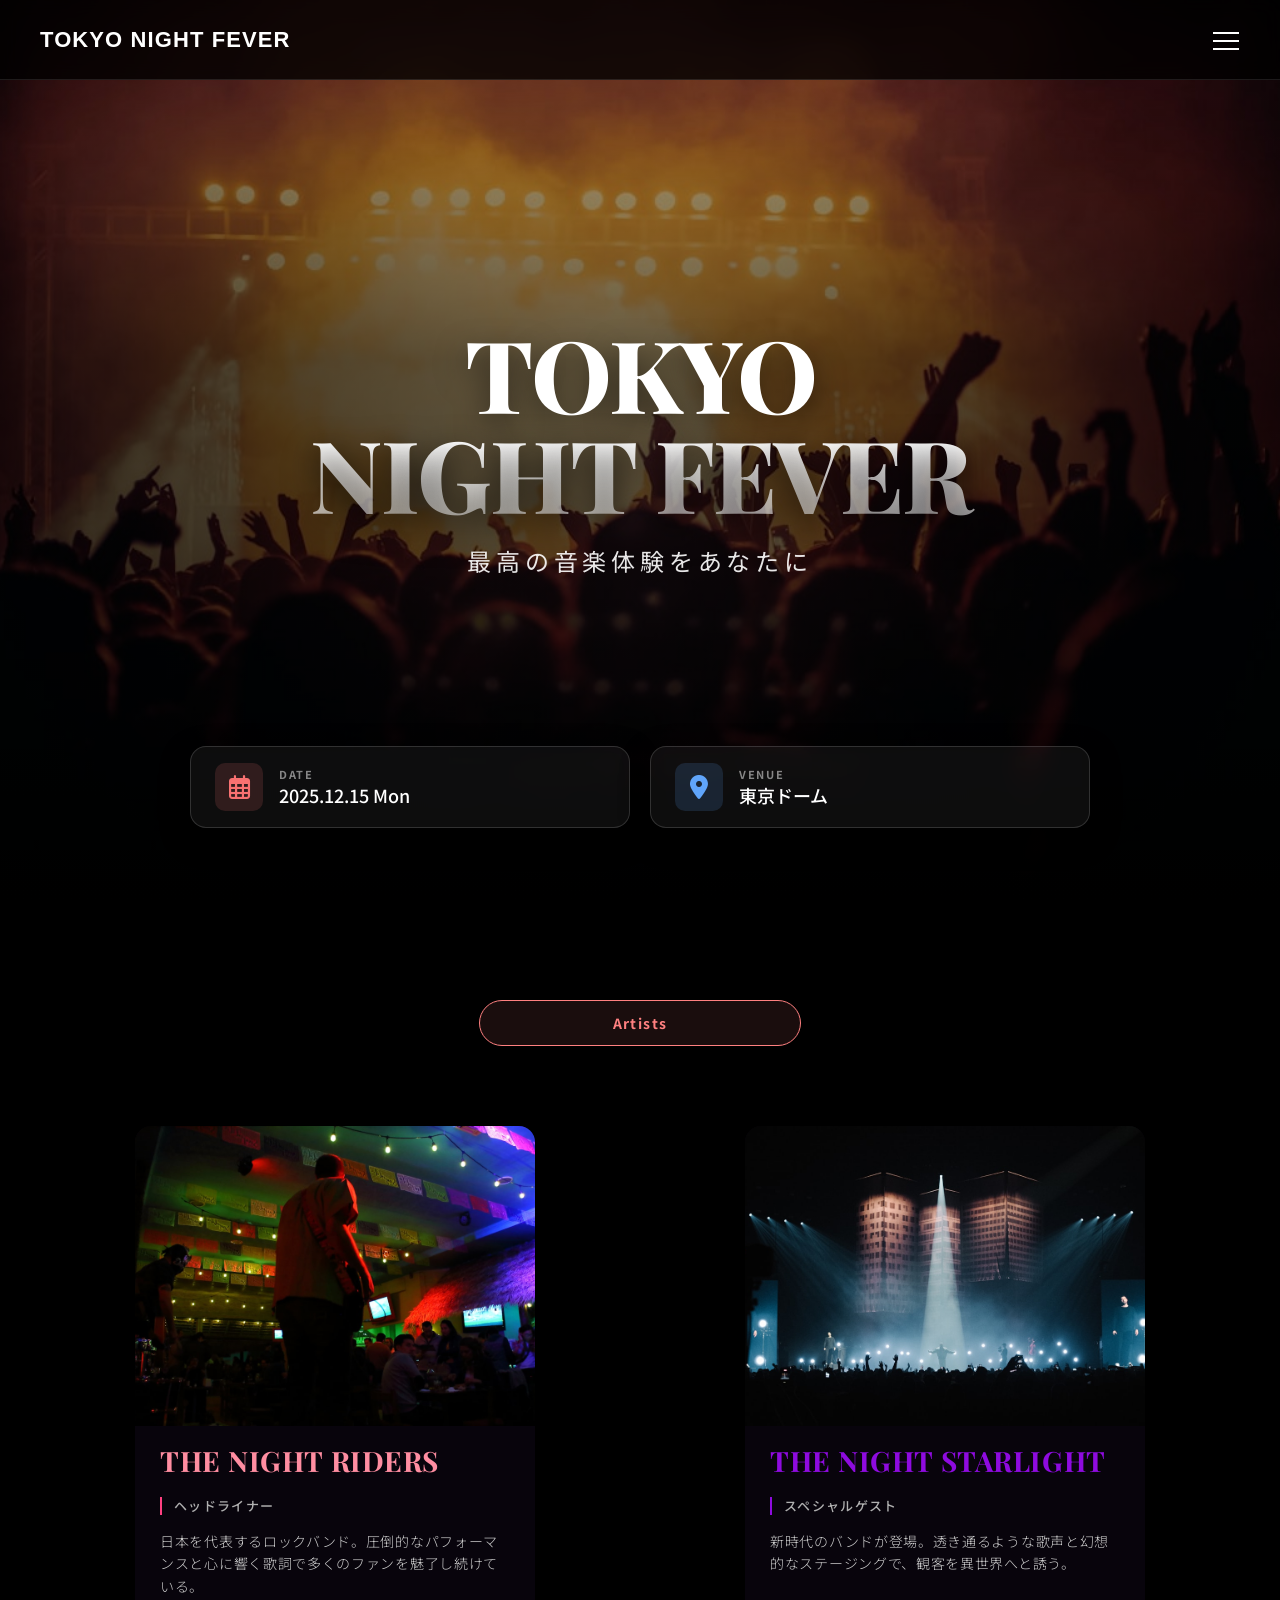
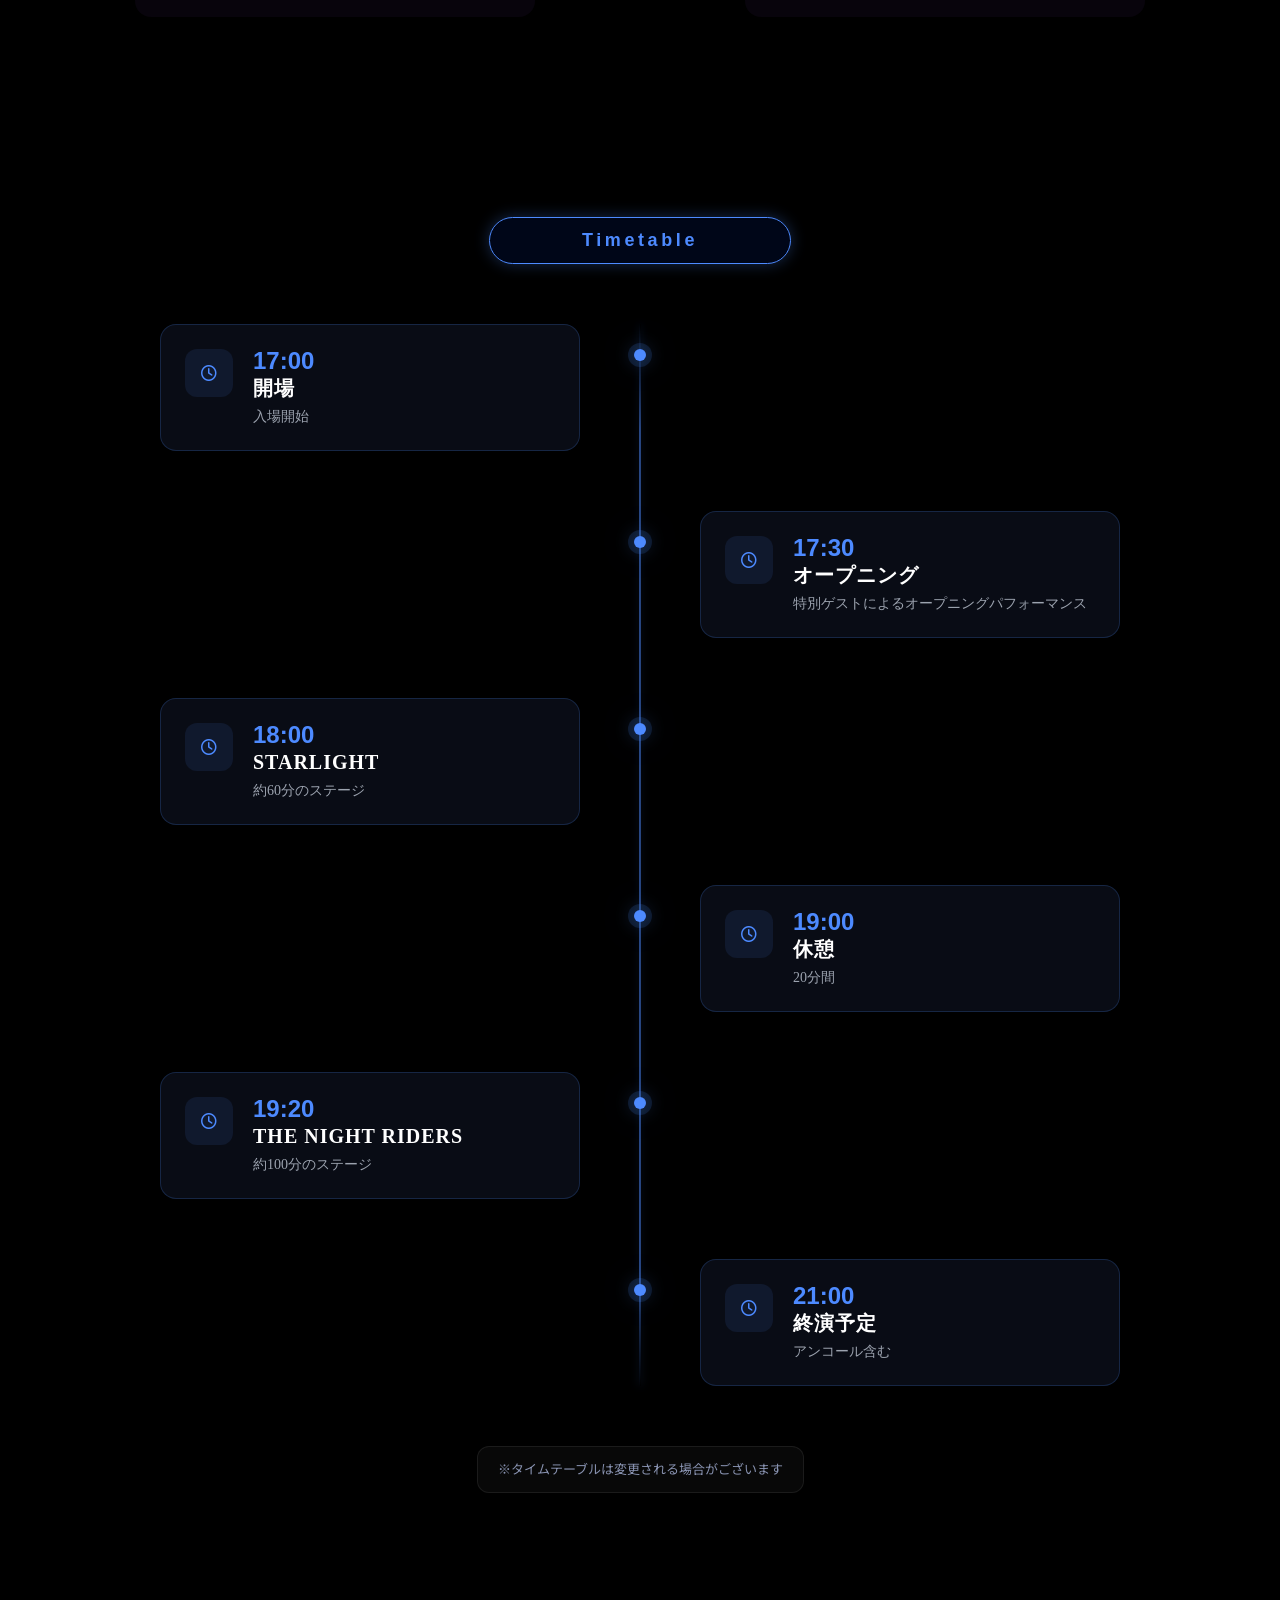
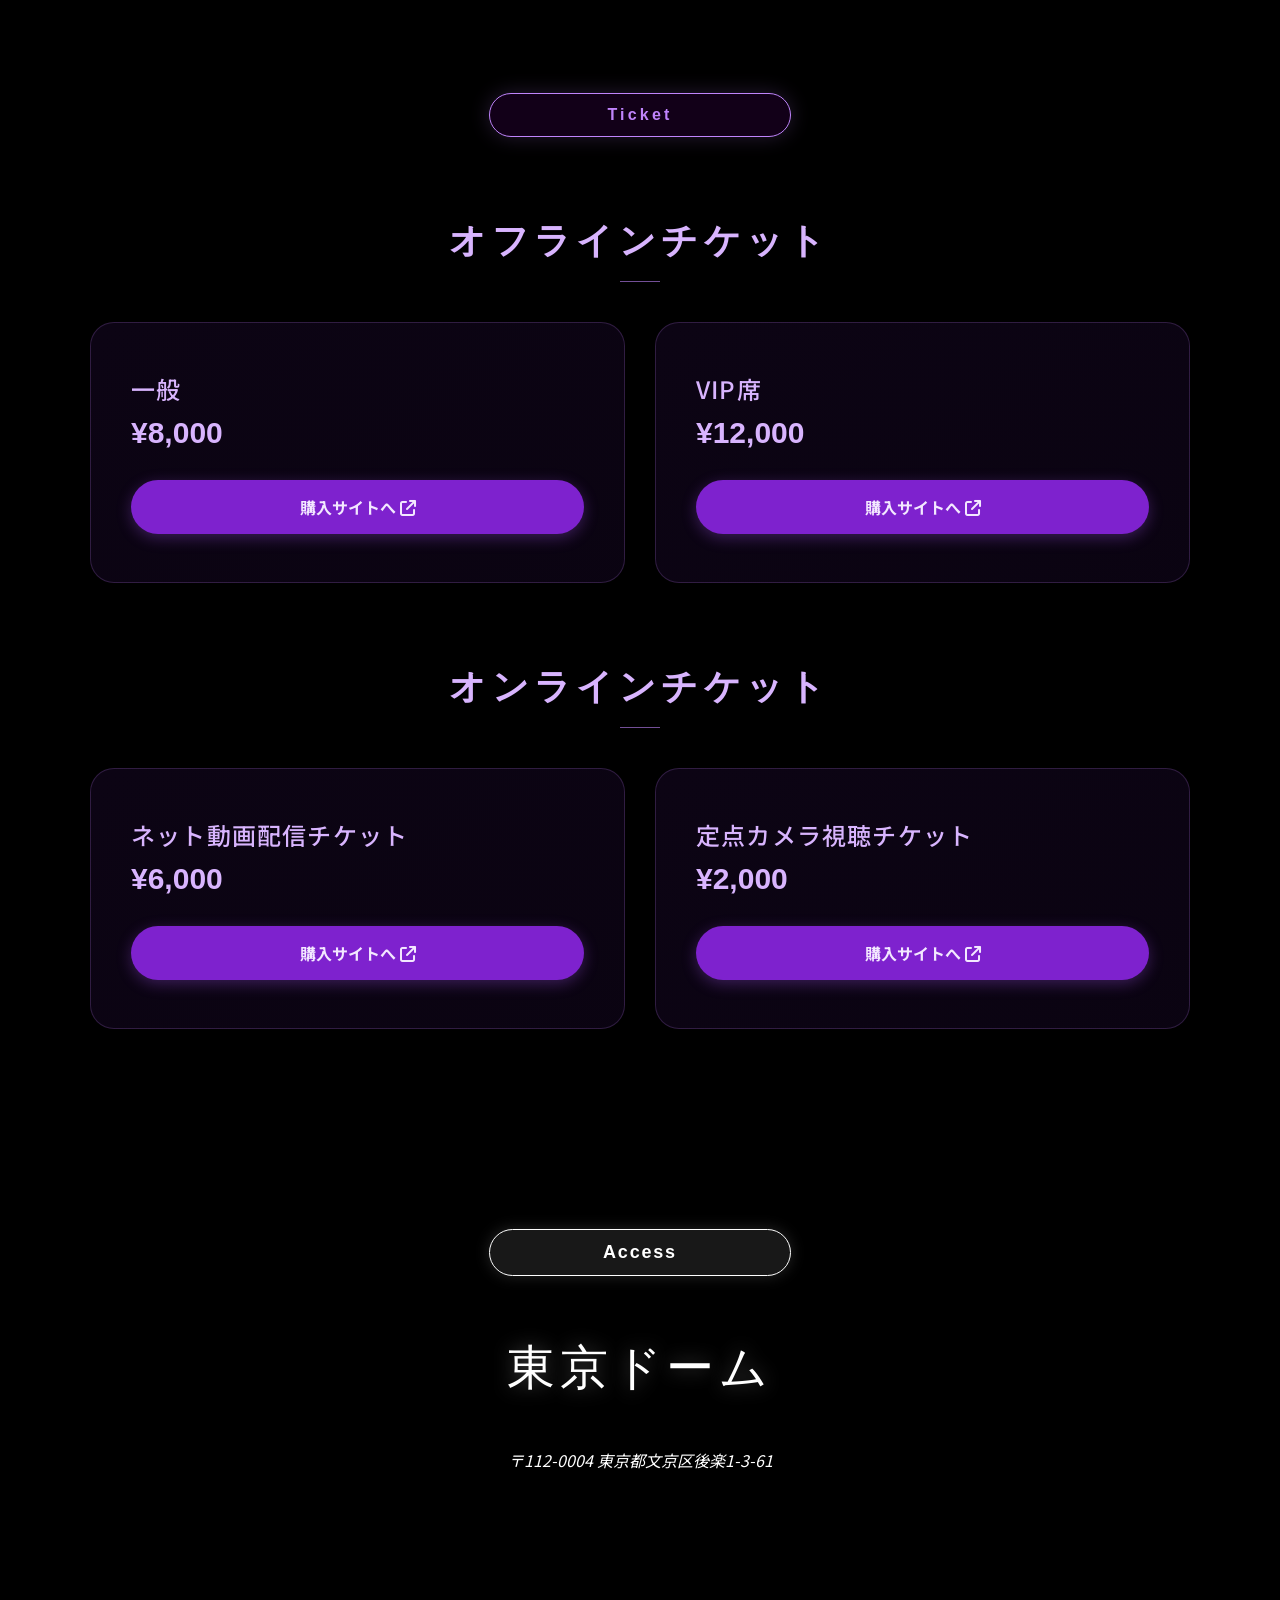
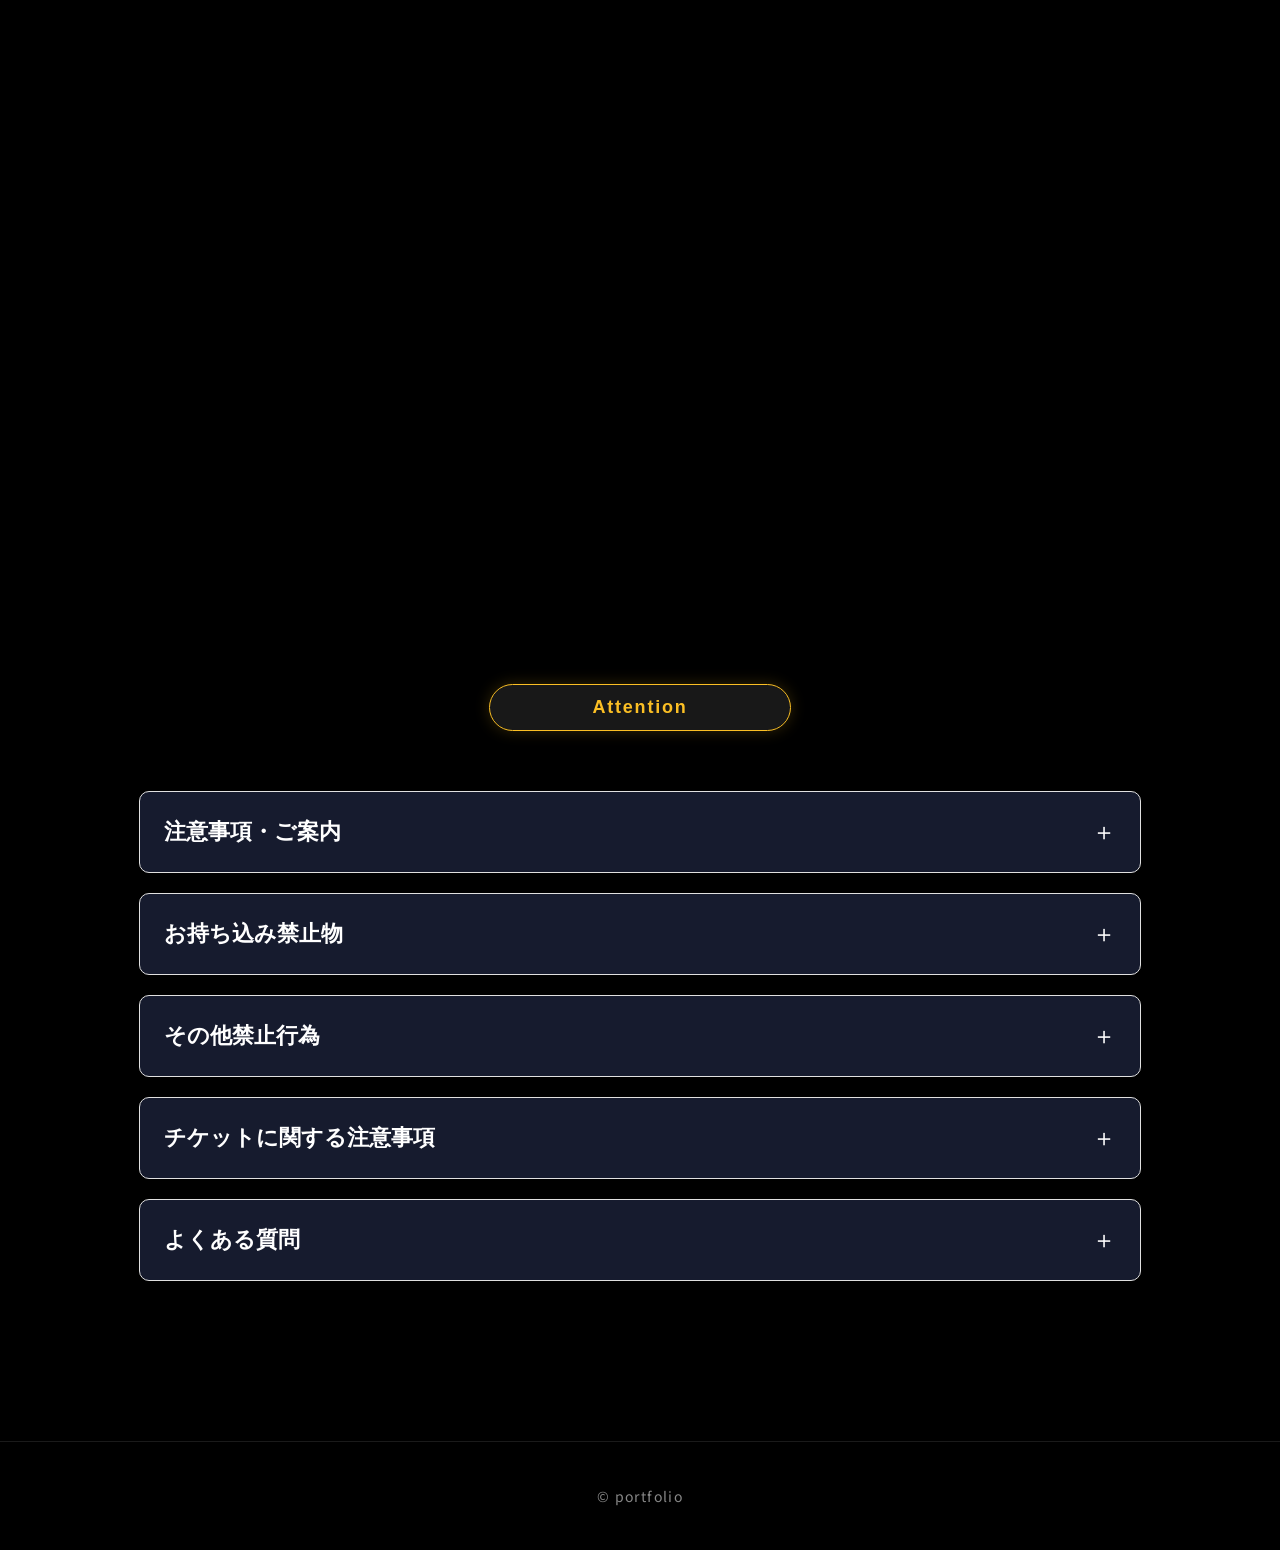
==== commit ca68d094: "歌姫からバンドに変更しました" ====
--- a/index.html
+++ b/index.html
@@ -96,7 +96,7 @@
       <div class="artist-card_content">
         <h3 class="artist-name">THE NIGHT STARLIGHT</h3>
         <p class="artist-role">スペシャルゲスト</p>
-        <p class="artist-desc">新時代の歌姫が登場。透き通るような歌声と幻想的なステージングで、観客を異世界へと誘う。</p>
+        <p class="artist-desc">新時代のバンドが登場。透き通るような歌声と幻想的なステージングで、観客を異世界へと誘う。</p>
       </div>
     </article>
   </div>
--- a/live.css
+++ b/live.css
@@ -628,8 +628,8 @@
 }
 
 .timetable-card {
-  width: 90%;
-  max-width: 450px;
+  width: fit-content;
+  max-width: 90%;
   margin: 60px auto 0;
   background-color: rgba(255, 255, 255, 0.03); 
   border: 1px solid rgba(255, 255, 255, 0.08); 
@@ -1058,4 +1058,4 @@
     padding: 0 15px 20px 15px;
   }
 
-}+}
